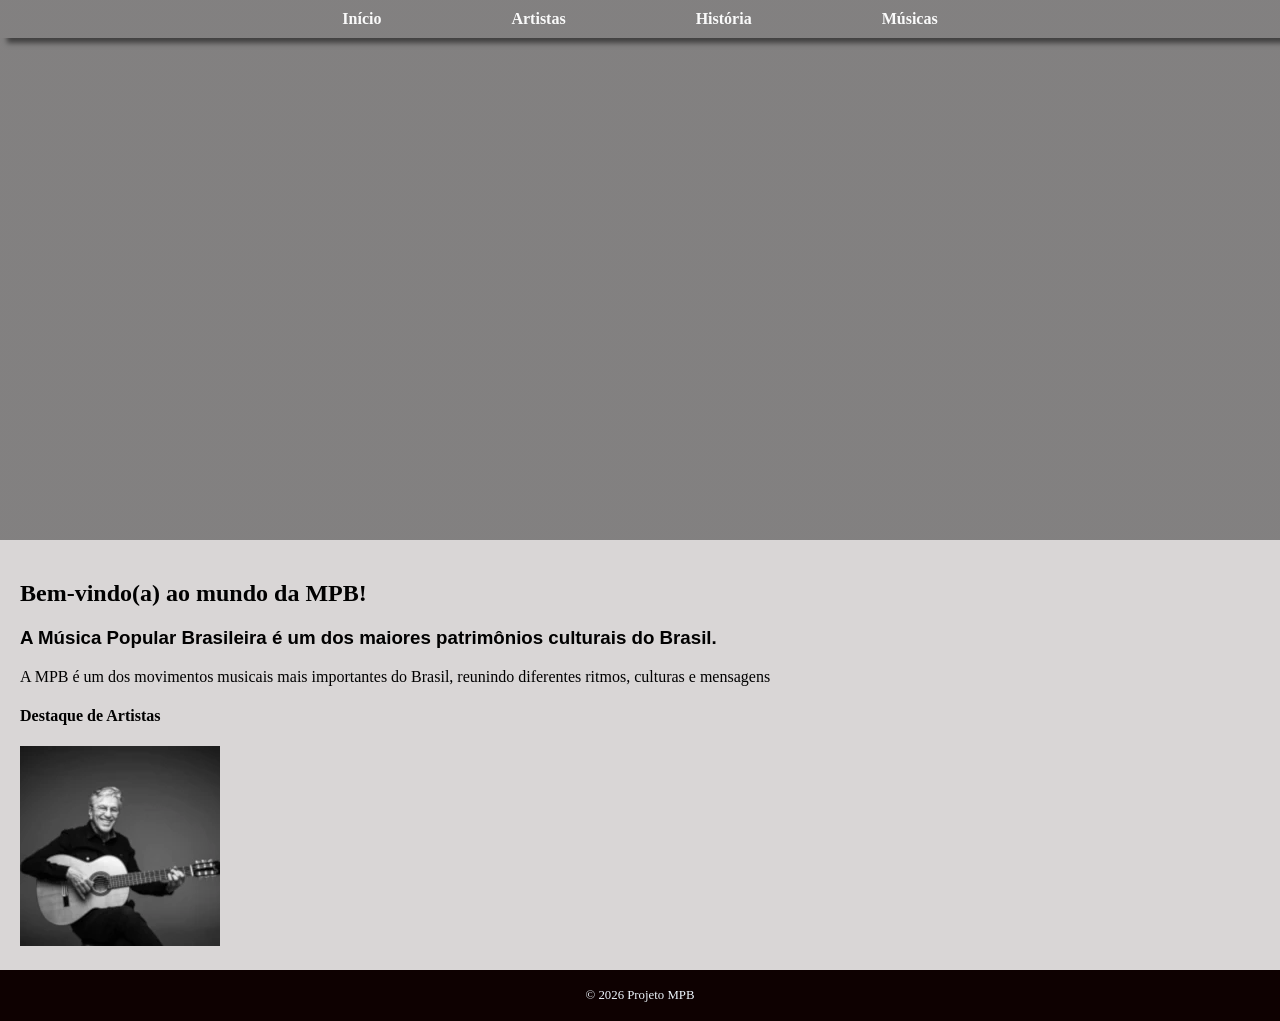
==== projeto-mpb/index.html @ e96eb3d5 "Add files via upload" ====
<!DOCTYPE html>
<html lang="pt-br">
<head>
    <meta charset="UTF-8">
    <meta name="viewport" content="width=device-width, initial-scale=1.0">
    <title>MPB - Música Popular Brasileira</title>
    <link rel="stylesheet" href="style.css">
</head>
<body>
    <header>
    <nav>
        <a href="index.html">Início</a>
        <a href="pages/">Artistas</a>
        <a href="pages/historia.html">História</a>
        <a href="pages/">Músicas</a>
    </nav>
    </header>

    <main>
        <h2>Bem-vindo(a) ao mundo da MPB!</h2>
        <h3>A Música Popular Brasileira é um dos maiores patrimônios culturais do Brasil.</h3>
        <p>A MPB é um dos movimentos musicais mais importantes do Brasil, reunindo diferentes ritmos, culturas e mensagens</p>
        <h4>Destaque de Artistas</h4>
        <img src="img/CaetanoVeloso.webp" alt="">
    </main>

    <footer>
        <p>&copy; 2026 Projeto MPB</p>
    </footer>
</body>
</html>
---- projeto-mpb/style.css ----
body {
    font-family:Georgia, 'Times New Roman', Times, serif;
    margin: 0;
    background-color: #d9d6d6;
}

header {
    background-image: linear-gradient(rgba(0,0,0,0.4), rgba(0,0,0,0.4)), url(https://i.pinimg.com/736x/c1/88/74/c188749491c3d1f1920de534fab5ba92.jpg);
    background-size: cover;
    background-position: center;
    height: 250px;
    display: flex;
    flex-direction: column;
    justify-content: flex-end;
    height: 60vh;
    
}
 h3 {
    font-family:Arial, Helvetica, sans-serif;
 }

nav {
    background-color: ;
    box-shadow: 7px 5px 5px  rgba(0, 0, 0, 0.501);
    display: flex;
    gap: 70px;
    justify-content: center;
    z-index: 1;
    position: fixed;
    top: 0;
    width: 100%;
}

nav > a { 
    color: #fafafa;
    text-decoration:none;
    padding: 10px 30px;
    font-weight: bold;

}

nav > a:hover {
    background-color: rgb(190, 182, 105);
    color: rgb(47, 96, 10);
}

main {
    padding: 20px;
    color: rgb(1, 1, 1);
}

footer {
    text-align: center;
    padding: 5px;
    background-color: #0e0101;
    color: aliceblue;
    font-size: 0.8em;
}
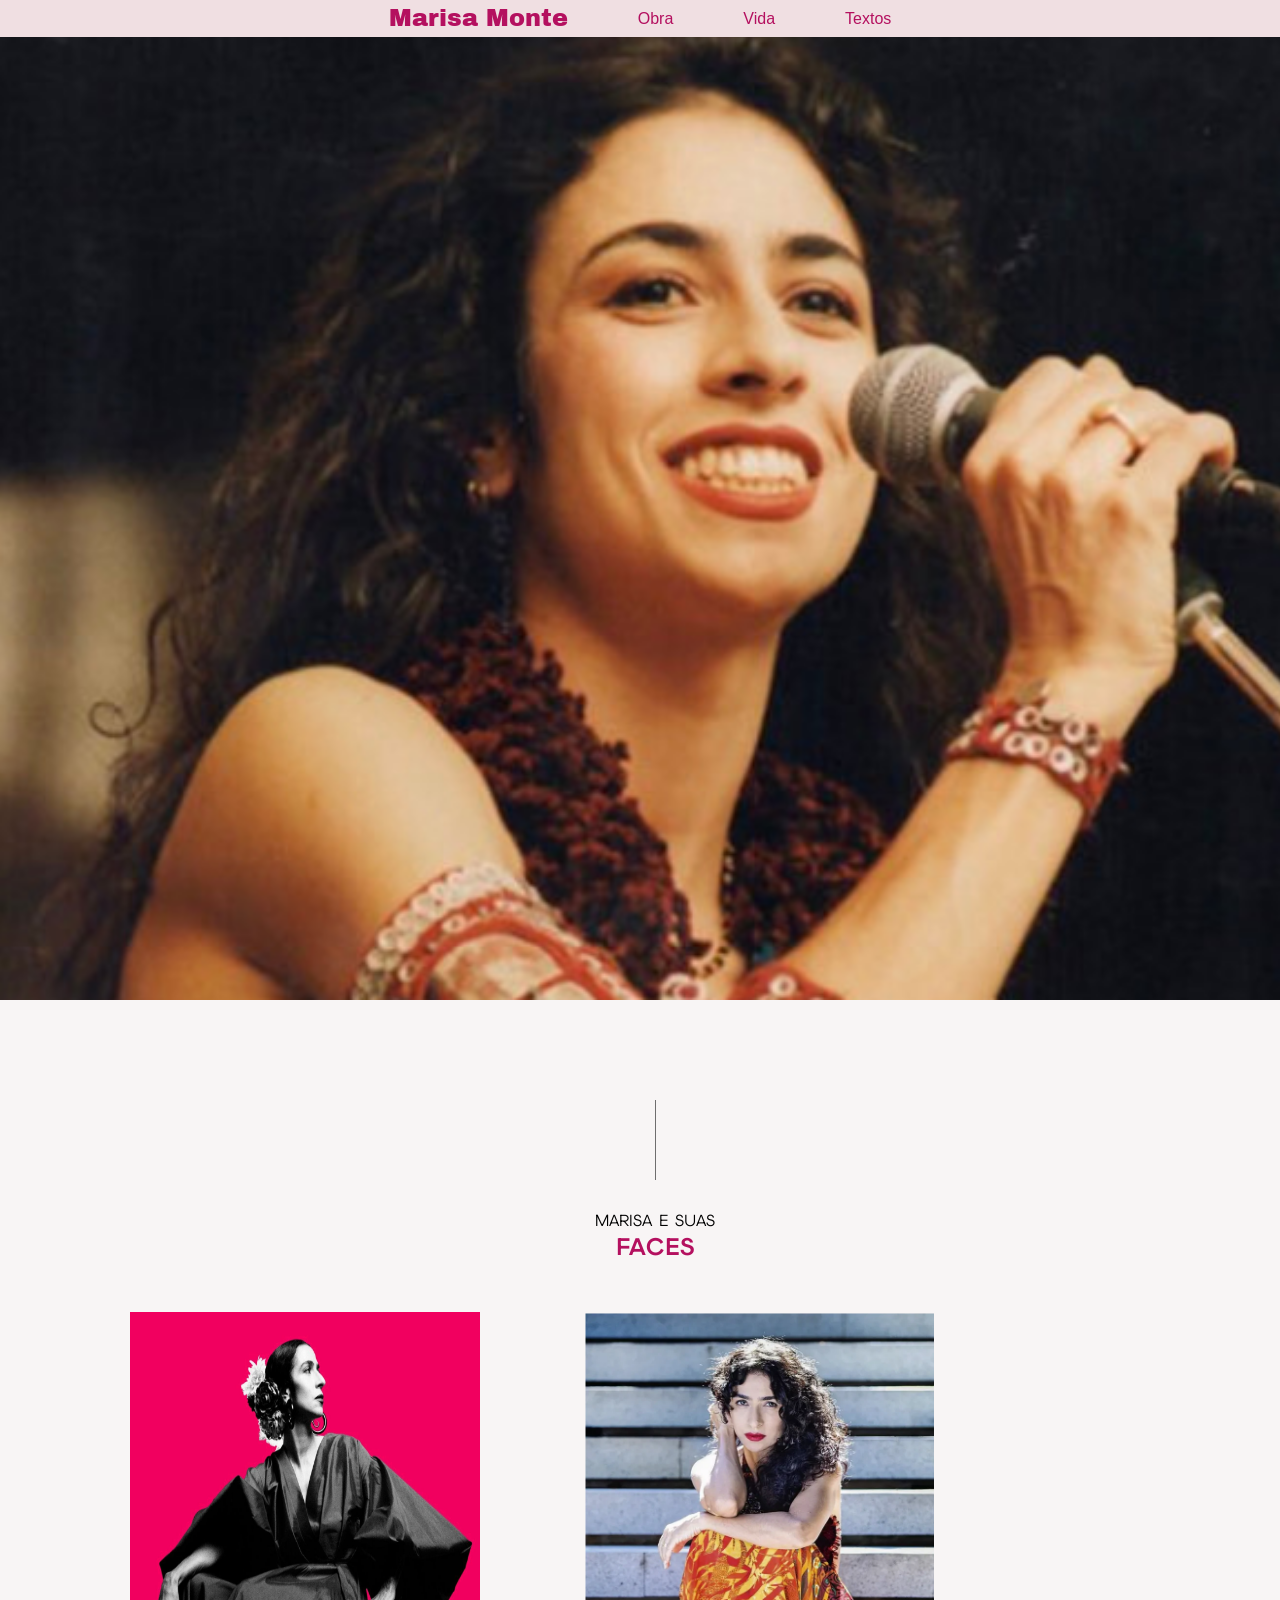
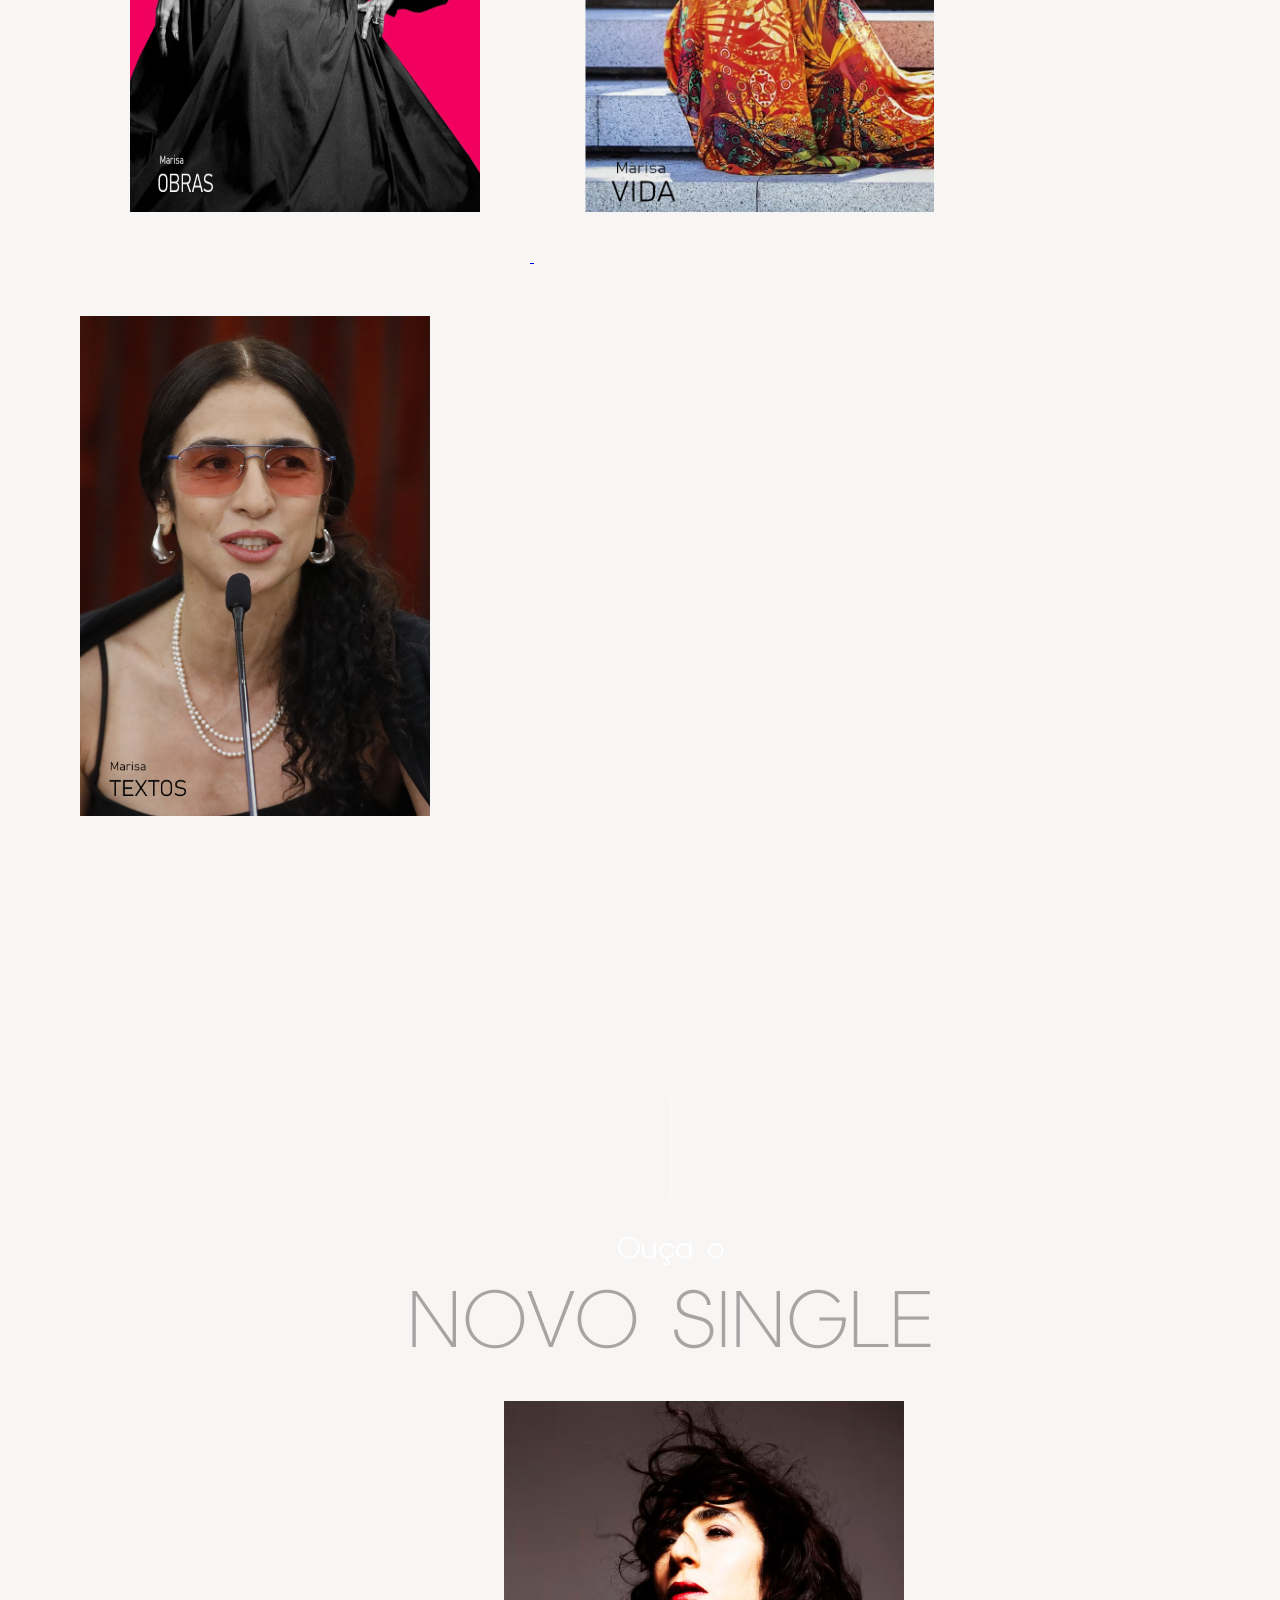
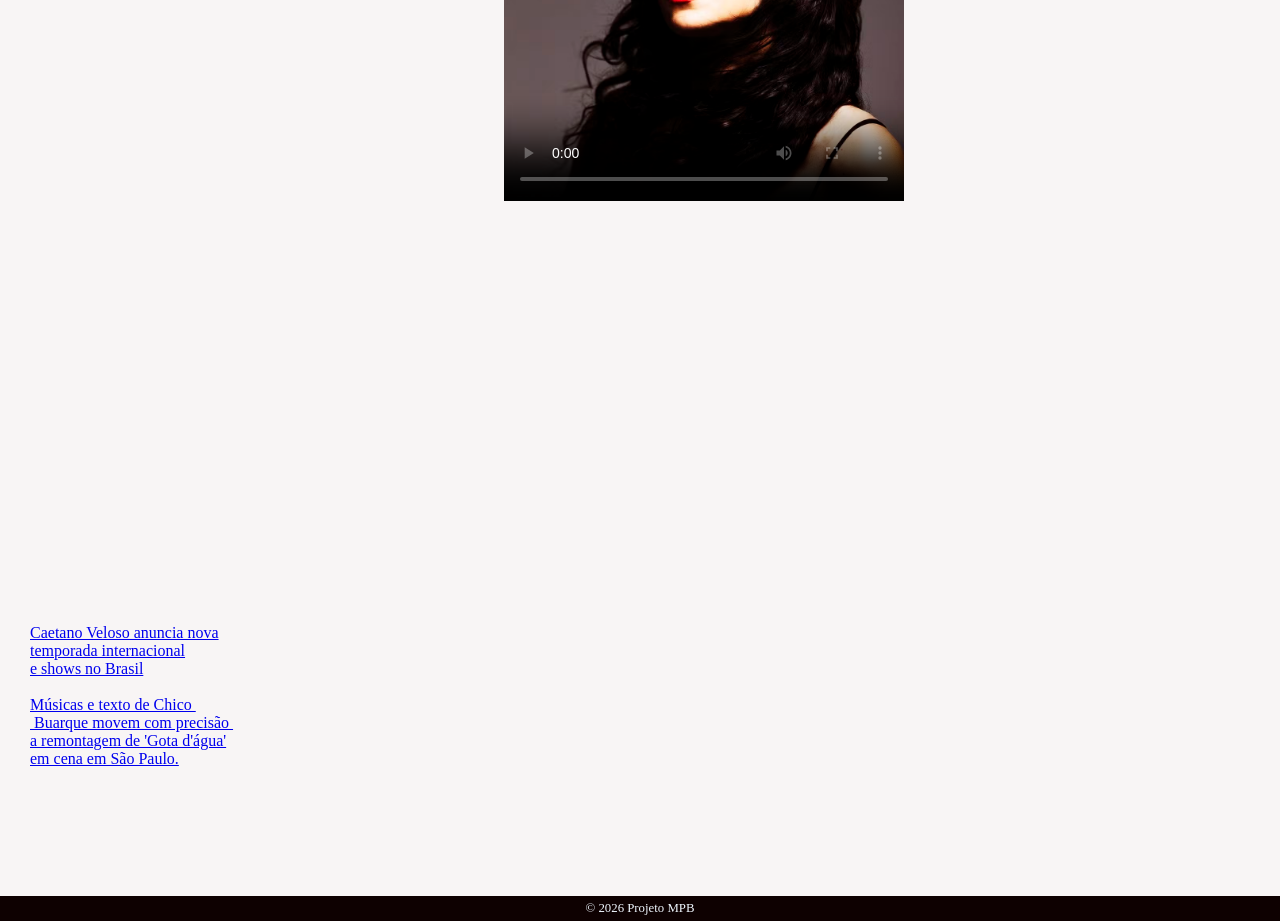
==== commit 2caa18d0: "Add files via upload" ====
--- a/projeto-mpb/index.html
+++ b/projeto-mpb/index.html
@@ -3,25 +3,60 @@
 <head>
     <meta charset="UTF-8">
     <meta name="viewport" content="width=device-width, initial-scale=1.0">
-    <title>MPB - Música Popular Brasileira</title>
+    <title>Marisa Monte</title>
     <link rel="stylesheet" href="style.css">
 </head>
 <body>
     <header>
     <nav>
-        <a href="index.html">Início</a>
-        <a href="pages/">Artistas</a>
-        <a href="pages/historia.html">História</a>
-        <a href="pages/">Músicas</a>
+      <h1><a class="marisa" href="index.html">Marisa Monte</a></h1>
+        <div class="dropdown"> <a href="#">Obra</a>
+        <div class="submenu"> <a href="pages/obra/albuns.html"></a><a href="">Álbuns</a><a href=""></a>
+            <a href="pages/obra/cancoes.html">Canções</a>
+        </div>
+        </div>
+        <a href="pages/vida.html">Vida</a>
+        <a href="pages/entrevistas.html">Textos</a>
+
     </nav>
     </header>
 
     <main>
-        <h2>Bem-vindo(a) ao mundo da MPB!</h2>
-        <h3>A Música Popular Brasileira é um dos maiores patrimônios culturais do Brasil.</h3>
-        <p>A MPB é um dos movimentos musicais mais importantes do Brasil, reunindo diferentes ritmos, culturas e mensagens</p>
-        <h4>Destaque de Artistas</h4>
-        <img src="img/CaetanoVeloso.webp" alt="">
+        <section class="normal">
+            <div class="linha"></div>
+            <p class="fino">MARISA E SUAS </p>
+            <h1 class="faces">FACES</h1>
+            <a href="pages/obra/albuns.html"><img class="obra" src="img/obra.jpg" alt="">
+            <a href="pages/vida.html"><img class="vida" src="img/vida.webp" alt=""></a>
+            <a href="pages/textos.html"><img class="textos" src="img/textos.jpg" alt=""></a>
+
+        </section>
+      
+
+        <section class="single">
+            <div class="linha1"></div>
+            <p>Ouça o</p>
+            <h1 class="novosingle">NOVO SINGLE</h1>
+            <video src="suaonda.mp4" width="400px" controls="play" poster="img/capa-sua-onda.avif"></video>
+    
+        </section>
+
+        
+        <section>
+           <div id="veloso">
+            <img class="caetano" src="img/CaetanoVeloso.webp" alt="">
+            <a id="caetano" href="https://letsgobahia.com.br/noticia/gente/caetano-veloso-anuncia-nova-temporada-internacional-e-shows-no-brasil"> <pre>Caetano Veloso anuncia nova</pre> <pre>temporada internacional</pre> <pre>e shows no Brasil</pre></a>
+           </div>
+
+           
+
+           <div id="buarque"> 
+            <img class="chico" src="img/Chicobuarque.webp" alt="">
+            <a id="chico" href="://g1.globo.com/tudo-sobre/chico-buarque/"> <pre>Músicas e texto de Chico </pre> <pre> Buarque movem com precisão </pre> <pre>a remontagem de 'Gota d'água'</pre> <pre>em cena em São Paulo.</pre></a>
+           </div>
+        </section>
+    
+    
     </main>
 
     <footer>
--- a/projeto-mpb/style.css
+++ b/projeto-mpb/style.css
@@ -1,54 +1,219 @@
+@import url('https://fonts.googleapis.com/css2?family=Archivo+Black&family=Elms+Sans:ital,wght@0,100..900;1,100..900&display=swap');
+
+*{
+    margin: 0px;
+    padding: 0px;
+}
 body {
     font-family:Georgia, 'Times New Roman', Times, serif;
     margin: 0;
-    background-color: #d9d6d6;
+    width: 100%;
+    background-color: #f8f5f5;
+
 }
 
 header {
-    background-image: linear-gradient(rgba(0,0,0,0.4), rgba(0,0,0,0.4)), url(https://i.pinimg.com/736x/c1/88/74/c188749491c3d1f1920de534fab5ba92.jpg);
+    background-image:  url(img/marisamonte.png);
     background-size: cover;
     background-position: center;
-    height: 250px;
     display: flex;
     flex-direction: column;
     justify-content: flex-end;
-    height: 60vh;
-    
-}
- h3 {
-    font-family:Arial, Helvetica, sans-serif;
- }
+    height: 1000px;   
+}
 
 nav {
-    background-color: ;
-    box-shadow: 7px 5px 5px  rgba(0, 0, 0, 0.501);
+    background-color: rgb(240, 223, 226);
+    padding: 5px 0;
     display: flex;
     gap: 70px;
     justify-content: center;
-    z-index: 1;
     position: fixed;
     top: 0;
     width: 100%;
-}
-
-nav > a { 
-    color: #fafafa;
+    align-items: center;
+
+}  
+
+ nav a{ 
+    color: rgb(180, 16, 95);
     text-decoration:none;
-    padding: 10px 30px;
-    font-weight: bold;
-
+    font-weight: lighter;
+    font-family: Arial, Helvetica, sans-serif;
 }
 
 nav > a:hover {
-    background-color: rgb(190, 182, 105);
-    color: rgb(47, 96, 10);
-}
+    text-decoration:underline;
+    color:  rgb(180, 16, 95);
+    margin: 0;
+    
+}
+
+.marisa{
+    color: rgb(180, 16, 95);
+    text-decoration: none;
+    font-family: "Archivo Black", sans-serif;
+    font-weight: 400;
+    font-style: normal;
+}
+
+.fino {
+    font-family: "Elms Sans", sans-serif;
+    font-optical-sizing: auto;
+    font-weight: weight;
+    font-style: normal;
+    text-align: center;
+}
+
+.faces {
+    color: rgb(180, 16, 95) ;
+    font-family: "Elms Sans", sans-serif;
+    font-optical-sizing: auto;
+    font-weight: weight;
+    font-style: normal;
+    text-align: center;
+}
+
+.obra {
+    width: 350px;
+    height: 500px;
+    margin-left: 100px;
+    margin-right: 50px;
+    margin-bottom: 50px;
+    margin-top: 50px;
+}
+
+.obra:hover {
+    box-shadow: 7px 5px 7px 7px#0e010137;
+}
+
+.vida{
+    width: 350px;
+    height: 500px;
+    margin: 50px;
+}
+
+.vida:hover {
+    box-shadow: 7px 5px 7px 7px#0e010137;
+}
+
+.textos {
+    width: 350px;
+    height: 500px;
+    margin: 50px;
+}
+
+.textos:hover {
+    box-shadow: 7px 5px 7px 7px#0e010137;
+}
+.dropdown a {
+    position: relative;
+    color:  rgb(180, 16, 95);
+    text-decoration: none;
+}
+
+
+.submenu {
+    display: none;
+    position: absolute;
+    top: 100%;
+    background:  rgb(240, 223, 226);
+    min-width: 100px;
+    min-height: 5px;
+    flex-direction: column;
+    padding: 10px;
+}
+
+.submenu a {
+    display: block;
+    padding: 5px 10px;
+}
+
+.dropdown:active .submenu {
+    display: flex;
+}
+
+
 
 main {
-    padding: 20px;
+    padding: 0px;
     color: rgb(1, 1, 1);
 }
 
+section {
+    padding-top: 10vh;
+    padding-bottom: 10vw;
+    padding-left: 30px;
+
+}
+pre {
+    font-family: Georgia, 'Times New Roman', Times, serif;
+}
+
+section.single {
+    background-image: linear-gradient(rgb(0,0,0,0.4)), url(img/single.webp);
+    background-repeat: no-repeat;
+    color: white;
+    background-size: cover;
+    min-height: 100vh;
+    margin: 0;
+    width: 100%;
+    font-family: "Elms Sans", sans-serif;
+    font-optical-sizing:auto;
+    font-weight: weight;
+    font-size: 30px;
+    font-style:normal;
+}
+
+.single > p {
+    font-family: "Elms Sans", sans-serif;
+    font-optical-sizing:auto;
+    font-weight: weight;
+    font-size: 30px;
+    font-style:normal;
+    text-align: center;
+
+}
+.single > h1 {
+    font-weight: 200;
+    font-size: 80px;
+    text-align: center;
+    color: #a7a4a4;
+}
+
+.linha {
+    border: none;
+    margin: 10px 50% 30px 50% ;
+    height: 80px;
+    width: 0.5px;
+    background-color: #6f6e6e;
+}
+
+.linha1 {
+    border: none;
+    margin: 10px 50% 30px 50% ;
+    height: 100px;
+    width: 0.5px;
+    background-color: #fffefe;
+}
+
+video {
+    align-items: center;
+    margin: 30px 50% 30px 37% ;
+    display: flex;
+    max-width: 600px;
+}
+#veloso:hover {
+    box-shadow: 7px 4px 10px 7px #0e010148;;
+    padding: 15px;
+    border-radius: 20px;
+}
+
+#buarque:hover {
+     box-shadow: 7px 4px 10px 7px #0e010148;;
+    padding: 15px;
+    border-radius: 20px;
+}
 footer {
     text-align: center;
     padding: 5px;
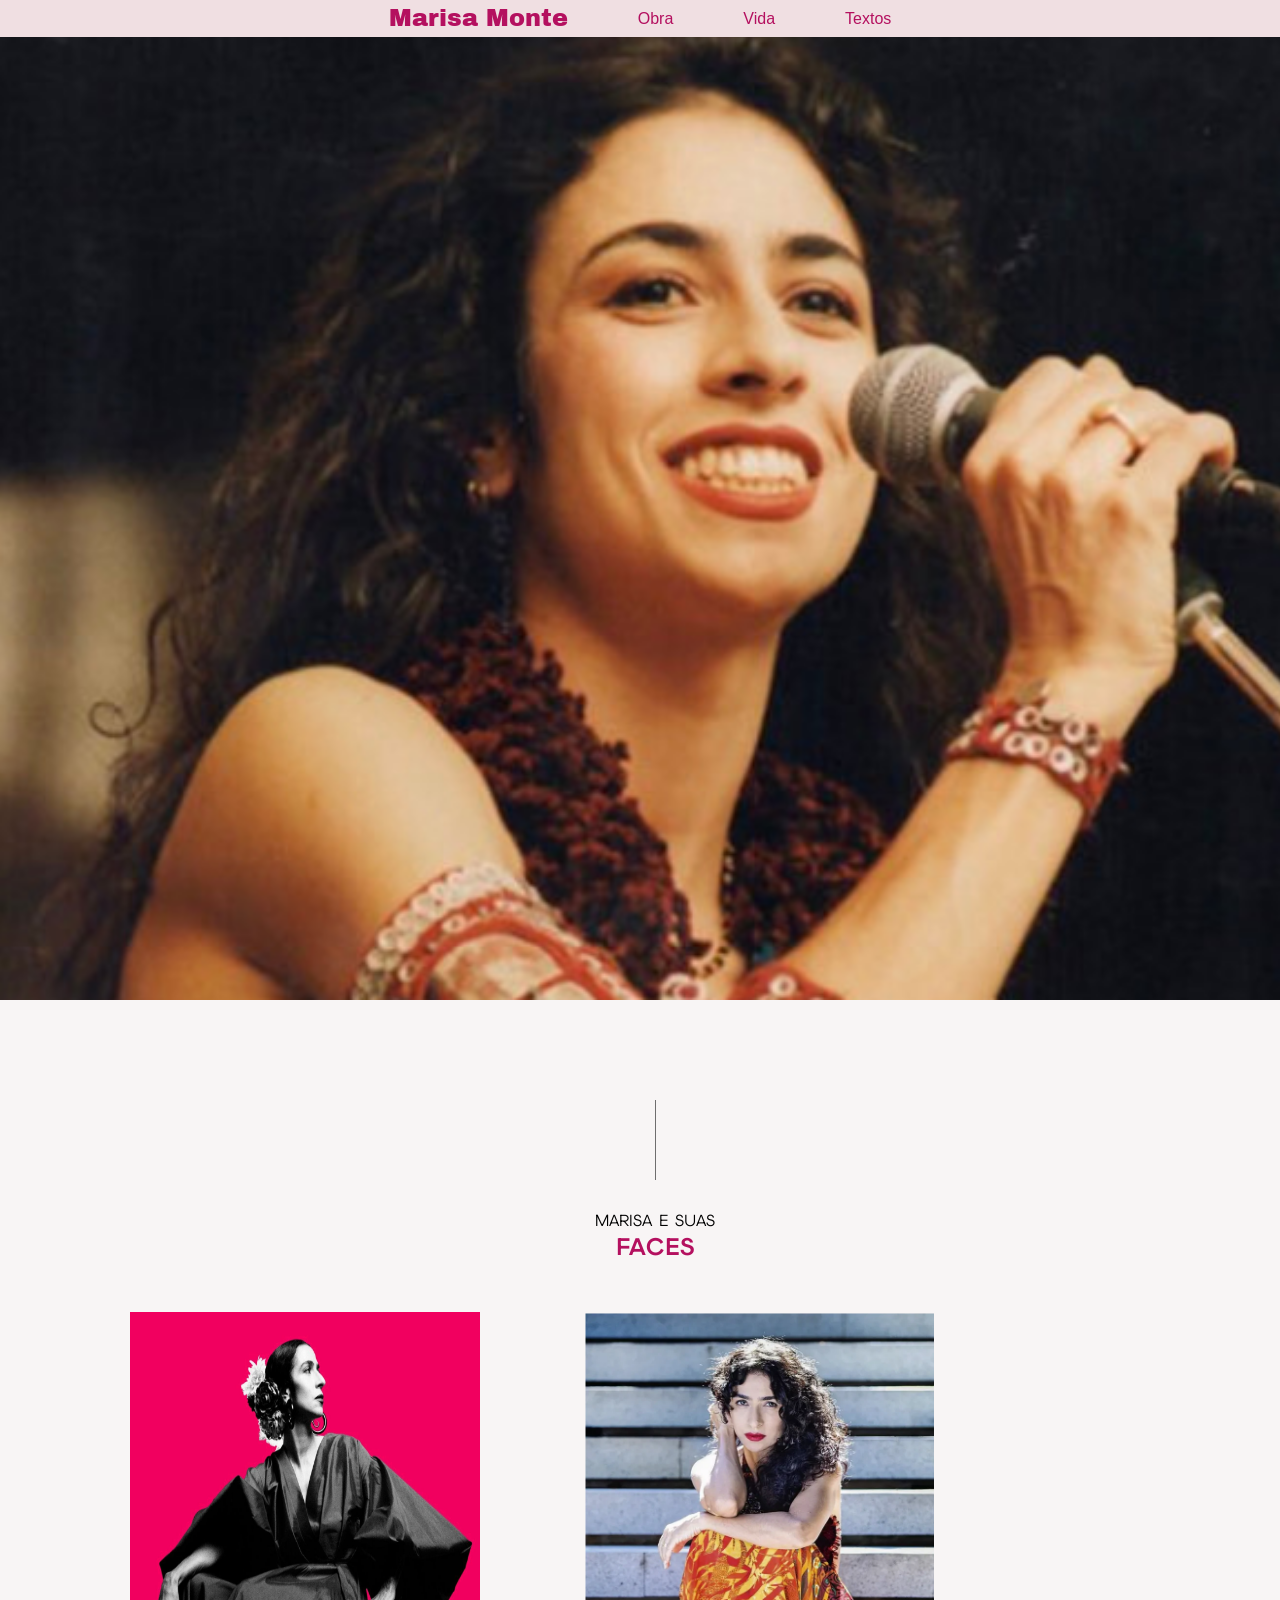
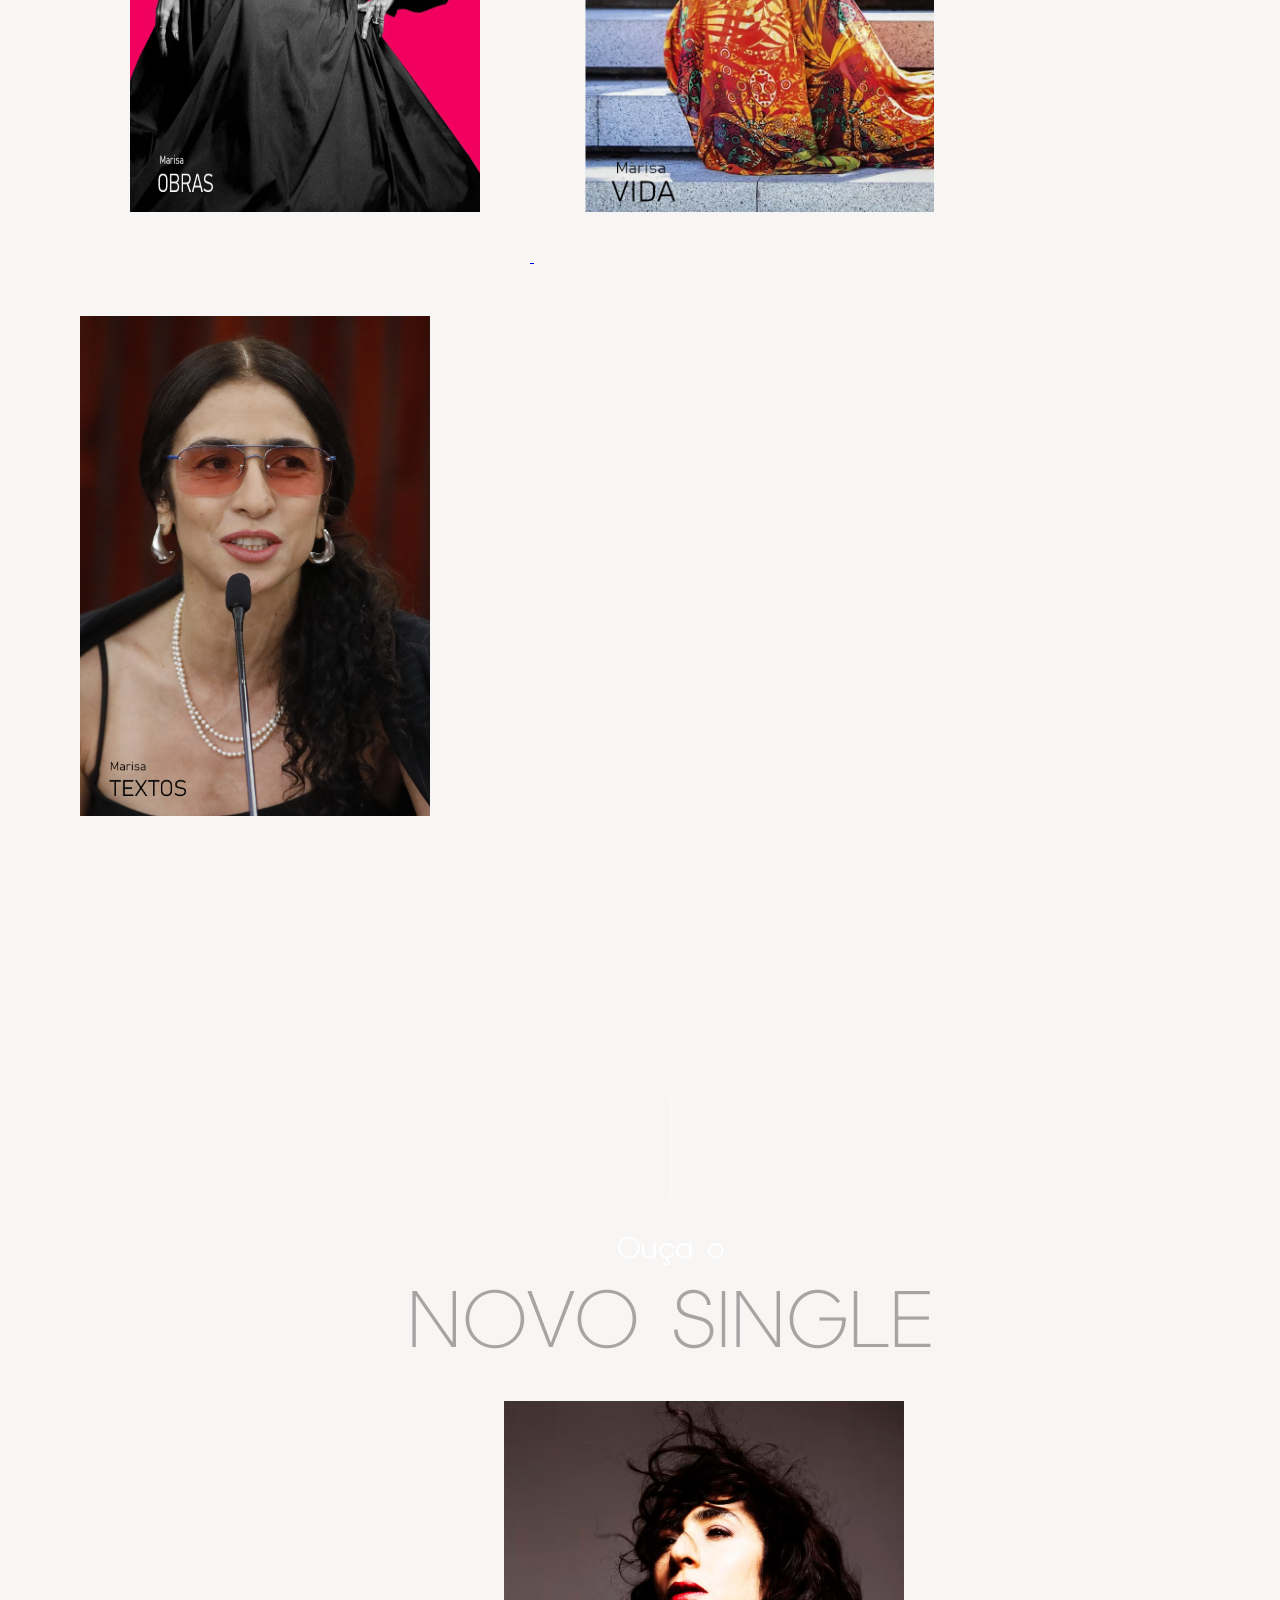
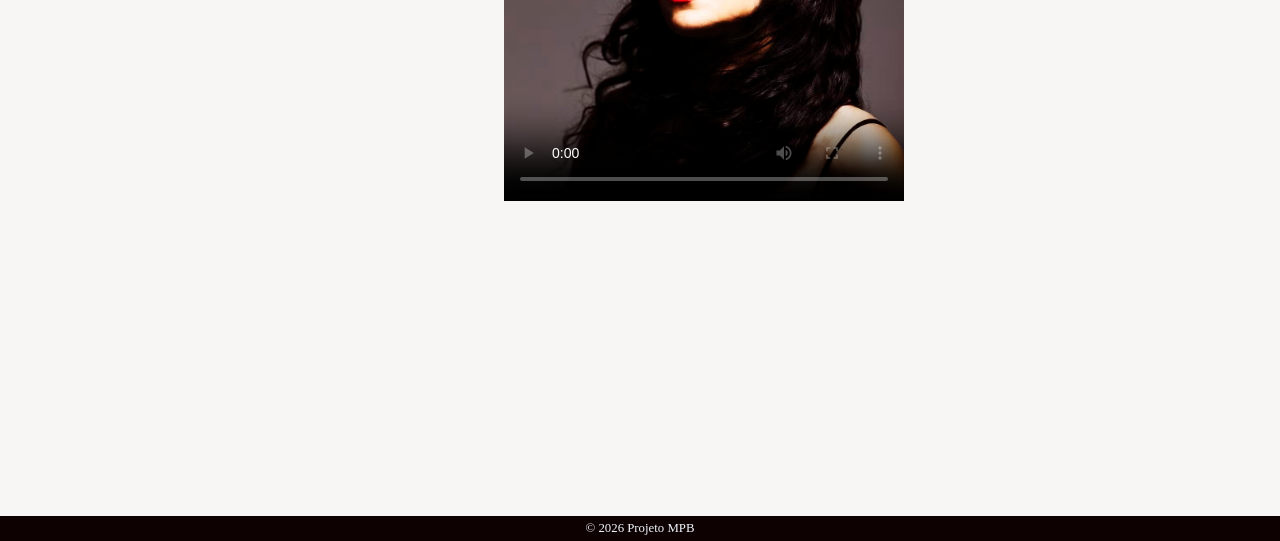
==== commit fe42e1f8: "Fix HTML structure and formatting in index.html" ====
--- a/projeto-mpb/index.html
+++ b/projeto-mpb/index.html
@@ -29,38 +29,17 @@
             <a href="pages/obra/albuns.html"><img class="obra" src="img/obra.jpg" alt="">
             <a href="pages/vida.html"><img class="vida" src="img/vida.webp" alt=""></a>
             <a href="pages/textos.html"><img class="textos" src="img/textos.jpg" alt=""></a>
-
         </section>
       
-
         <section class="single">
             <div class="linha1"></div>
             <p>Ouça o</p>
             <h1 class="novosingle">NOVO SINGLE</h1>
             <video src="suaonda.mp4" width="400px" controls="play" poster="img/capa-sua-onda.avif"></video>
-    
-        </section>
-
-        
-        <section>
-           <div id="veloso">
-            <img class="caetano" src="img/CaetanoVeloso.webp" alt="">
-            <a id="caetano" href="https://letsgobahia.com.br/noticia/gente/caetano-veloso-anuncia-nova-temporada-internacional-e-shows-no-brasil"> <pre>Caetano Veloso anuncia nova</pre> <pre>temporada internacional</pre> <pre>e shows no Brasil</pre></a>
-           </div>
-
-           
-
-           <div id="buarque"> 
-            <img class="chico" src="img/Chicobuarque.webp" alt="">
-            <a id="chico" href="://g1.globo.com/tudo-sobre/chico-buarque/"> <pre>Músicas e texto de Chico </pre> <pre> Buarque movem com precisão </pre> <pre>a remontagem de 'Gota d'água'</pre> <pre>em cena em São Paulo.</pre></a>
-           </div>
-        </section>
-    
-    
     </main>
 
     <footer>
         <p>&copy; 2026 Projeto MPB</p>
     </footer>
 </body>
-</html>+</html>
